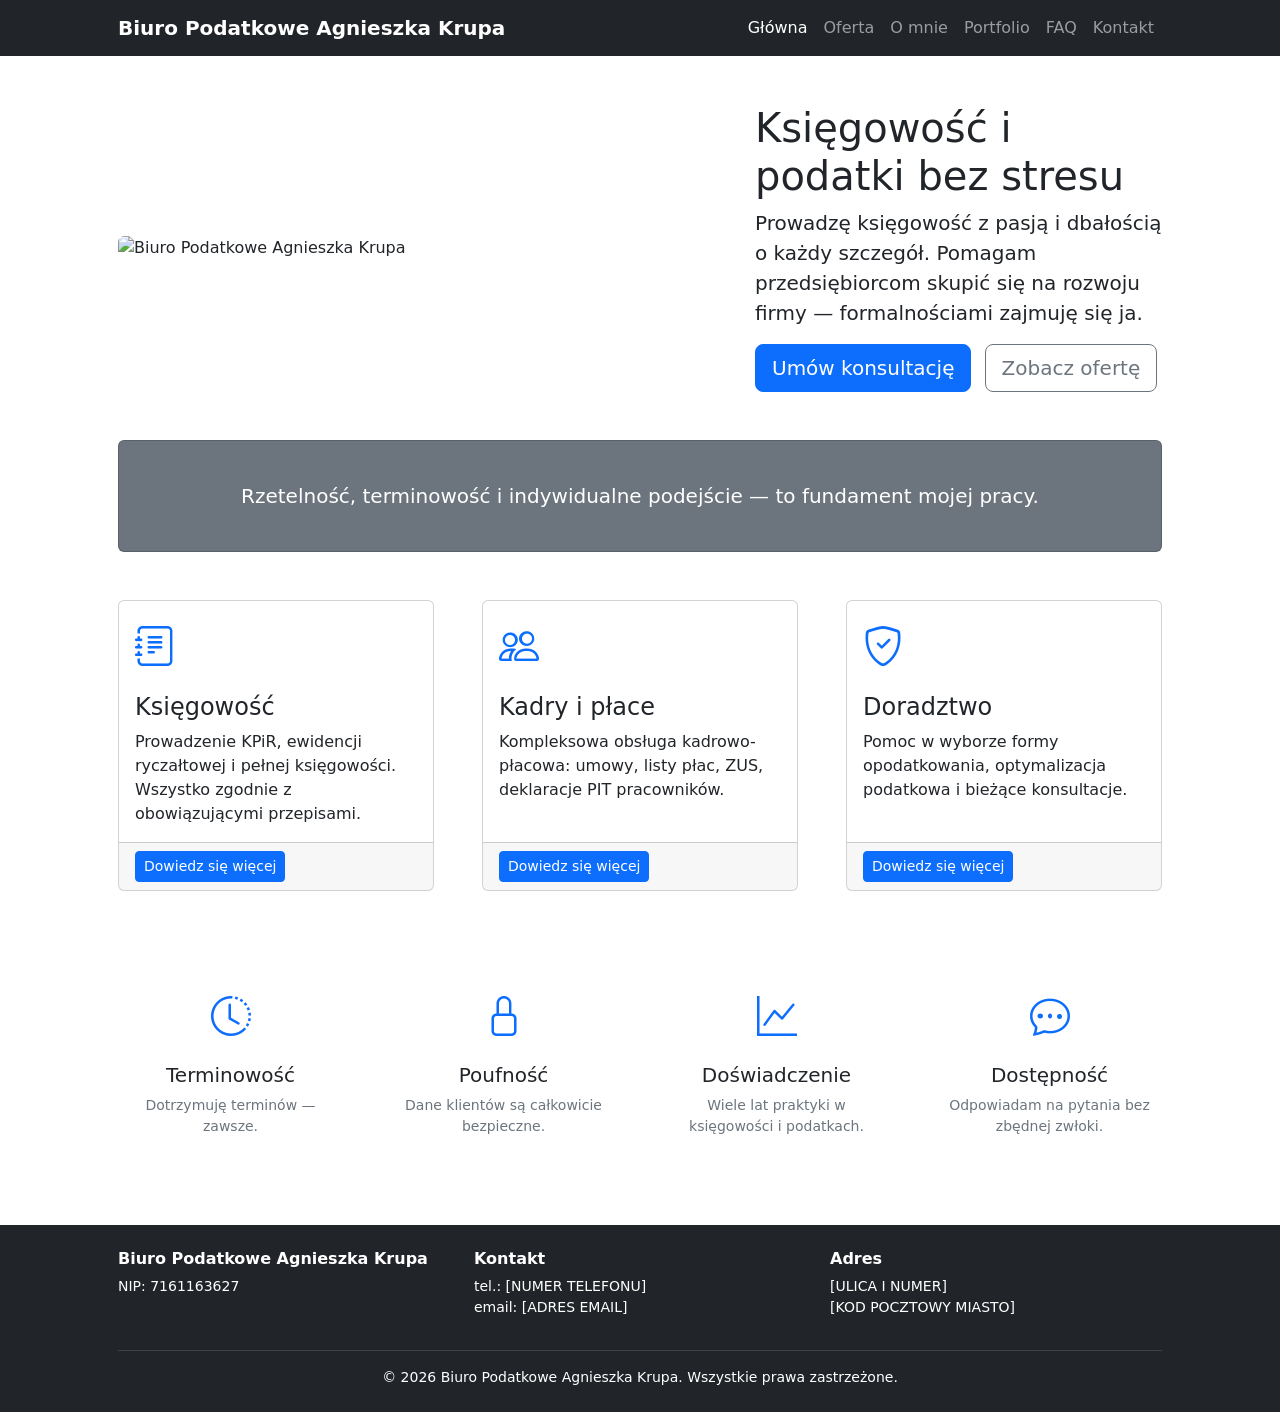
==== index.html @ 9b7bf34b "Initial commit" ====
<!DOCTYPE html>
<html lang="pl">
    <head>
        <meta charset="utf-8" />
        <meta name="viewport" content="width=device-width, initial-scale=1, shrink-to-fit=no" />
        <meta name="description" content="Biuro Podatkowe Agnieszka Krupa — profesjonalna obsługa księgowo-podatkowa dla firm i osób prywatnych." />
        <meta name="author" content="Biuro Podatkowe Agnieszka Krupa" />
        <title>Biuro Podatkowe Agnieszka Krupa — Główna</title>
        <link rel="icon" type="image/x-icon" href="assets/favicon.ico" />
        <link href="css/styles.css" rel="stylesheet" />
        <link rel="stylesheet" href="https://cdn.jsdelivr.net/npm/bootstrap-icons@1.11.3/font/bootstrap-icons.css" />
    </head>
    <body>
        <!-- Navbar -->
        <nav class="navbar navbar-expand-lg navbar-dark bg-dark">
            <div class="container px-5">
                <a class="navbar-brand fw-bold" href="index.html">Biuro Podatkowe Agnieszka Krupa</a>
                <button class="navbar-toggler" type="button" data-bs-toggle="collapse" data-bs-target="#navbarSupportedContent" aria-controls="navbarSupportedContent" aria-expanded="false" aria-label="Przełącz nawigację"><span class="navbar-toggler-icon"></span></button>
                <div class="collapse navbar-collapse" id="navbarSupportedContent">
                    <ul class="navbar-nav ms-auto mb-2 mb-lg-0">
                        <li class="nav-item"><a class="nav-link active" aria-current="page" href="index.html">Główna</a></li>
                        <li class="nav-item"><a class="nav-link" href="oferta.html">Oferta</a></li>
                        <li class="nav-item"><a class="nav-link" href="o-mnie.html">O mnie</a></li>
                        <li class="nav-item"><a class="nav-link" href="portfolio.html">Portfolio</a></li>
                        <li class="nav-item"><a class="nav-link" href="faq.html">FAQ</a></li>
                        <li class="nav-item"><a class="nav-link" href="kontakt.html">Kontakt</a></li>
                    </ul>
                </div>
            </div>
        </nav>

        <!-- Hero -->
        <div class="container px-4 px-lg-5">
            <div class="row gx-4 gx-lg-5 align-items-center my-5">
                <div class="col-lg-7"><img class="img-fluid rounded mb-4 mb-lg-0" src="https://dummyimage.com/900x450/0d6efd/ffffff&text=Biuro+Podatkowe" alt="Biuro Podatkowe Agnieszka Krupa" /></div>
                <div class="col-lg-5">
                    <h1 class="fw-light">Księgowość i podatki bez stresu</h1>
                    <p class="lead">Prowadzę księgowość z pasją i dbałością o każdy szczegół. Pomagam przedsiębiorcom skupić się na rozwoju firmy — formalnościami zajmuję się ja.</p>
                    <a class="btn btn-primary btn-lg" href="kontakt.html">Umów konsultację</a>
                    <a class="btn btn-outline-secondary btn-lg ms-2" href="oferta.html">Zobacz ofertę</a>
                </div>
            </div>

            <!-- CTA -->
            <div class="card text-white bg-secondary my-5 py-4 text-center">
                <div class="card-body"><p class="text-white m-0 lead">Rzetelność, terminowość i indywidualne podejście — to fundament mojej pracy.</p></div>
            </div>

            <!-- Services preview -->
            <div class="row gx-4 gx-lg-5">
                <div class="col-md-4 mb-5">
                    <div class="card h-100">
                        <div class="card-body">
                            <div class="mb-3"><i class="bi bi-journal-text fs-1 text-primary"></i></div>
                            <h2 class="card-title h4">Księgowość</h2>
                            <p class="card-text">Prowadzenie KPiR, ewidencji ryczałtowej i pełnej księgowości. Wszystko zgodnie z obowiązującymi przepisami.</p>
                        </div>
                        <div class="card-footer"><a class="btn btn-primary btn-sm" href="oferta.html">Dowiedz się więcej</a></div>
                    </div>
                </div>
                <div class="col-md-4 mb-5">
                    <div class="card h-100">
                        <div class="card-body">
                            <div class="mb-3"><i class="bi bi-people fs-1 text-primary"></i></div>
                            <h2 class="card-title h4">Kadry i płace</h2>
                            <p class="card-text">Kompleksowa obsługa kadrowo-płacowa: umowy, listy płac, ZUS, deklaracje PIT pracowników.</p>
                        </div>
                        <div class="card-footer"><a class="btn btn-primary btn-sm" href="oferta.html">Dowiedz się więcej</a></div>
                    </div>
                </div>
                <div class="col-md-4 mb-5">
                    <div class="card h-100">
                        <div class="card-body">
                            <div class="mb-3"><i class="bi bi-shield-check fs-1 text-primary"></i></div>
                            <h2 class="card-title h4">Doradztwo</h2>
                            <p class="card-text">Pomoc w wyborze formy opodatkowania, optymalizacja podatkowa i bieżące konsultacje.</p>
                        </div>
                        <div class="card-footer"><a class="btn btn-primary btn-sm" href="oferta.html">Dowiedz się więcej</a></div>
                    </div>
                </div>
            </div>

            <!-- Why us -->
            <div class="row gx-4 gx-lg-5 my-5 text-center">
                <div class="col-md-3 mb-4">
                    <i class="bi bi-clock-history fs-1 text-primary"></i>
                    <h5 class="mt-3">Terminowość</h5>
                    <p class="small text-muted">Dotrzymuję terminów — zawsze.</p>
                </div>
                <div class="col-md-3 mb-4">
                    <i class="bi bi-lock fs-1 text-primary"></i>
                    <h5 class="mt-3">Poufność</h5>
                    <p class="small text-muted">Dane klientów są całkowicie bezpieczne.</p>
                </div>
                <div class="col-md-3 mb-4">
                    <i class="bi bi-graph-up fs-1 text-primary"></i>
                    <h5 class="mt-3">Doświadczenie</h5>
                    <p class="small text-muted">Wiele lat praktyki w księgowości i podatkach.</p>
                </div>
                <div class="col-md-3 mb-4">
                    <i class="bi bi-chat-dots fs-1 text-primary"></i>
                    <h5 class="mt-3">Dostępność</h5>
                    <p class="small text-muted">Odpowiadam na pytania bez zbędnej zwłoki.</p>
                </div>
            </div>
        </div>

        <!-- Footer -->
        <footer class="py-4 bg-dark">
            <div class="container px-4 px-lg-5">
                <div class="row text-white">
                    <div class="col-md-4 mb-3">
                        <h6 class="fw-bold">Biuro Podatkowe Agnieszka Krupa</h6>
                        <p class="small mb-0">NIP: 7161163627</p>
                    </div>
                    <div class="col-md-4 mb-3">
                        <h6 class="fw-bold">Kontakt</h6>
                        <p class="small mb-0">tel.: [NUMER TELEFONU]<br/>email: [ADRES EMAIL]</p>
                    </div>
                    <div class="col-md-4 mb-3">
                        <h6 class="fw-bold">Adres</h6>
                        <p class="small mb-0">[ULICA I NUMER]<br/>[KOD POCZTOWY MIASTO]</p>
                    </div>
                </div>
                <hr class="text-white-50"/>
                <p class="m-0 text-center text-white small">&copy; 2026 Biuro Podatkowe Agnieszka Krupa. Wszystkie prawa zastrzeżone.</p>
            </div>
        </footer>

        <script src="https://cdn.jsdelivr.net/npm/bootstrap@5.2.3/dist/js/bootstrap.bundle.min.js"></script>
        <script src="js/scripts.js"></script>
    </body>
</html>
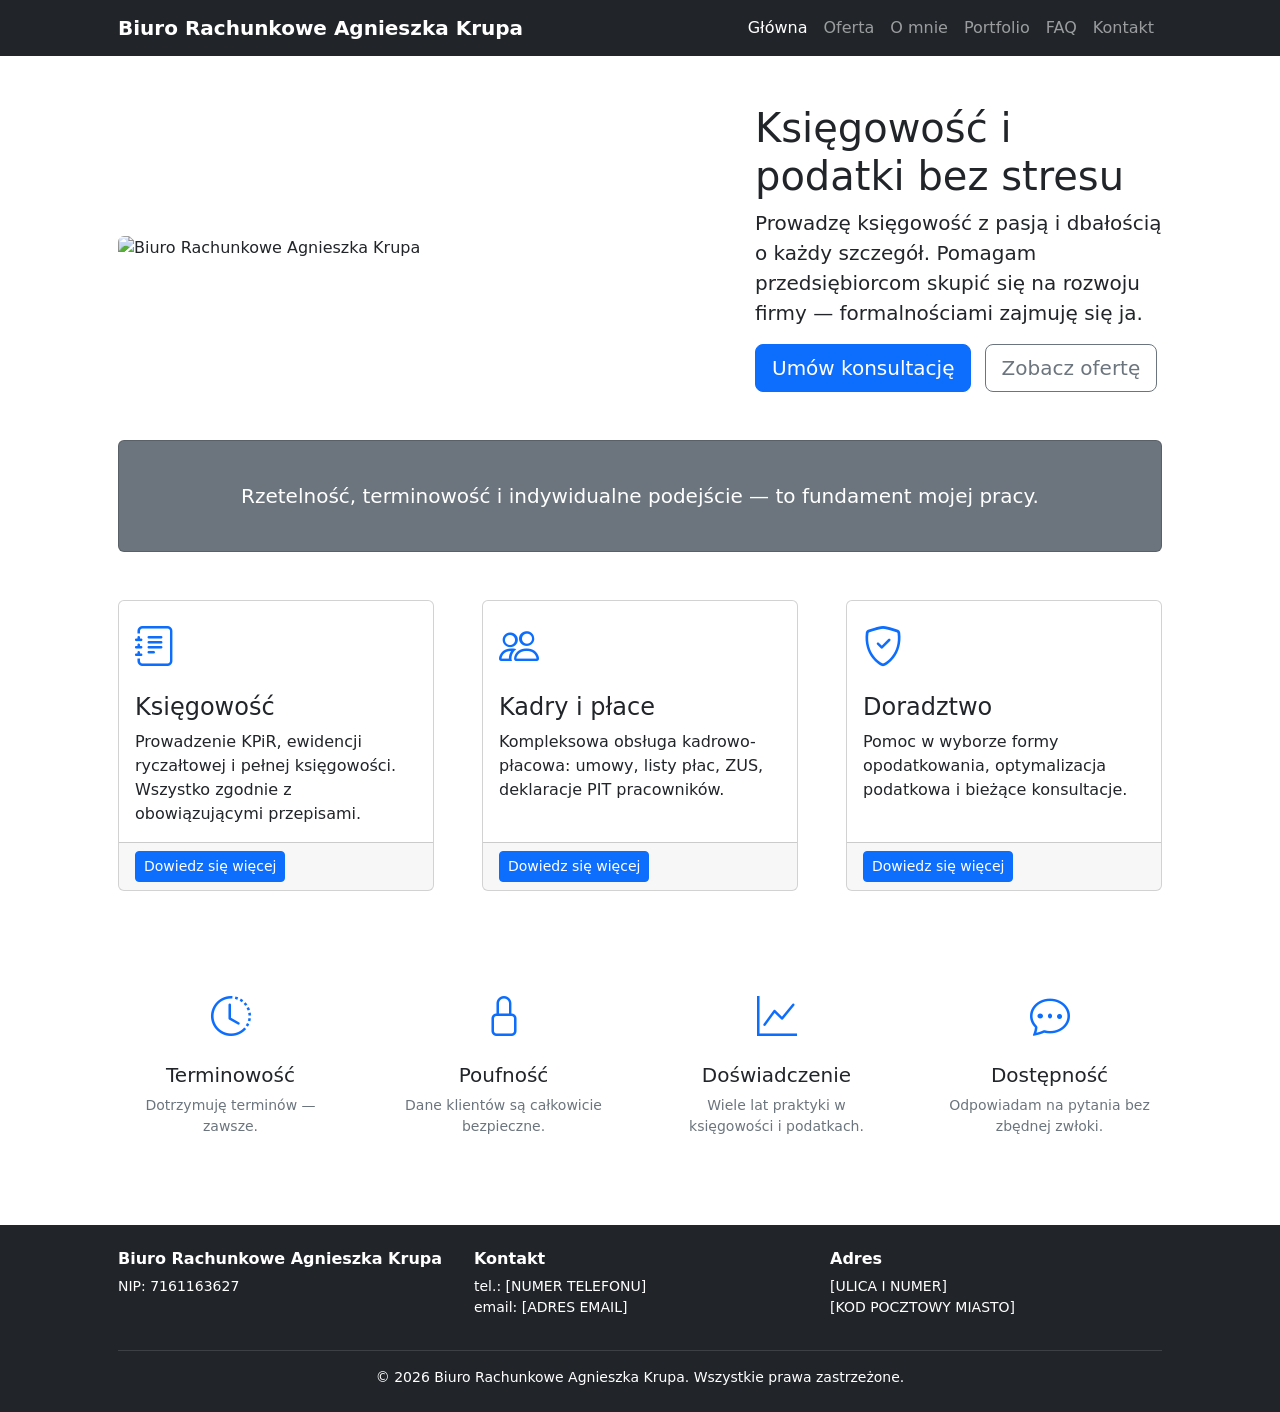
==== commit 43acba45: "Zmiana nazwy na Biuro Rachunkowe i dodanie stron portfolio, FAQ, kontakt" ====
--- a/index.html
+++ b/index.html
@@ -3,9 +3,9 @@
     <head>
         <meta charset="utf-8" />
         <meta name="viewport" content="width=device-width, initial-scale=1, shrink-to-fit=no" />
-        <meta name="description" content="Biuro Podatkowe Agnieszka Krupa — profesjonalna obsługa księgowo-podatkowa dla firm i osób prywatnych." />
-        <meta name="author" content="Biuro Podatkowe Agnieszka Krupa" />
-        <title>Biuro Podatkowe Agnieszka Krupa — Główna</title>
+        <meta name="description" content="Biuro Rachunkowe Agnieszka Krupa — profesjonalna obsługa księgowo-podatkowa dla firm i osób prywatnych." />
+        <meta name="author" content="Biuro Rachunkowe Agnieszka Krupa" />
+        <title>Biuro Rachunkowe Agnieszka Krupa — Główna</title>
         <link rel="icon" type="image/x-icon" href="assets/favicon.ico" />
         <link href="css/styles.css" rel="stylesheet" />
         <link rel="stylesheet" href="https://cdn.jsdelivr.net/npm/bootstrap-icons@1.11.3/font/bootstrap-icons.css" />
@@ -14,7 +14,7 @@
         <!-- Navbar -->
         <nav class="navbar navbar-expand-lg navbar-dark bg-dark">
             <div class="container px-5">
-                <a class="navbar-brand fw-bold" href="index.html">Biuro Podatkowe Agnieszka Krupa</a>
+                <a class="navbar-brand fw-bold" href="index.html">Biuro Rachunkowe Agnieszka Krupa</a>
                 <button class="navbar-toggler" type="button" data-bs-toggle="collapse" data-bs-target="#navbarSupportedContent" aria-controls="navbarSupportedContent" aria-expanded="false" aria-label="Przełącz nawigację"><span class="navbar-toggler-icon"></span></button>
                 <div class="collapse navbar-collapse" id="navbarSupportedContent">
                     <ul class="navbar-nav ms-auto mb-2 mb-lg-0">
@@ -32,7 +32,7 @@
         <!-- Hero -->
         <div class="container px-4 px-lg-5">
             <div class="row gx-4 gx-lg-5 align-items-center my-5">
-                <div class="col-lg-7"><img class="img-fluid rounded mb-4 mb-lg-0" src="https://dummyimage.com/900x450/0d6efd/ffffff&text=Biuro+Podatkowe" alt="Biuro Podatkowe Agnieszka Krupa" /></div>
+                <div class="col-lg-7"><img class="img-fluid rounded mb-4 mb-lg-0" src="https://dummyimage.com/900x450/0d6efd/ffffff&text=Biuro+Rachunkowe" alt="Biuro Rachunkowe Agnieszka Krupa" /></div>
                 <div class="col-lg-5">
                     <h1 class="fw-light">Księgowość i podatki bez stresu</h1>
                     <p class="lead">Prowadzę księgowość z pasją i dbałością o każdy szczegół. Pomagam przedsiębiorcom skupić się na rozwoju firmy — formalnościami zajmuję się ja.</p>
@@ -110,7 +110,7 @@
             <div class="container px-4 px-lg-5">
                 <div class="row text-white">
                     <div class="col-md-4 mb-3">
-                        <h6 class="fw-bold">Biuro Podatkowe Agnieszka Krupa</h6>
+                        <h6 class="fw-bold">Biuro Rachunkowe Agnieszka Krupa</h6>
                         <p class="small mb-0">NIP: 7161163627</p>
                     </div>
                     <div class="col-md-4 mb-3">
@@ -123,7 +123,7 @@
                     </div>
                 </div>
                 <hr class="text-white-50"/>
-                <p class="m-0 text-center text-white small">&copy; 2026 Biuro Podatkowe Agnieszka Krupa. Wszystkie prawa zastrzeżone.</p>
+                <p class="m-0 text-center text-white small">&copy; 2026 Biuro Rachunkowe Agnieszka Krupa. Wszystkie prawa zastrzeżone.</p>
             </div>
         </footer>
 
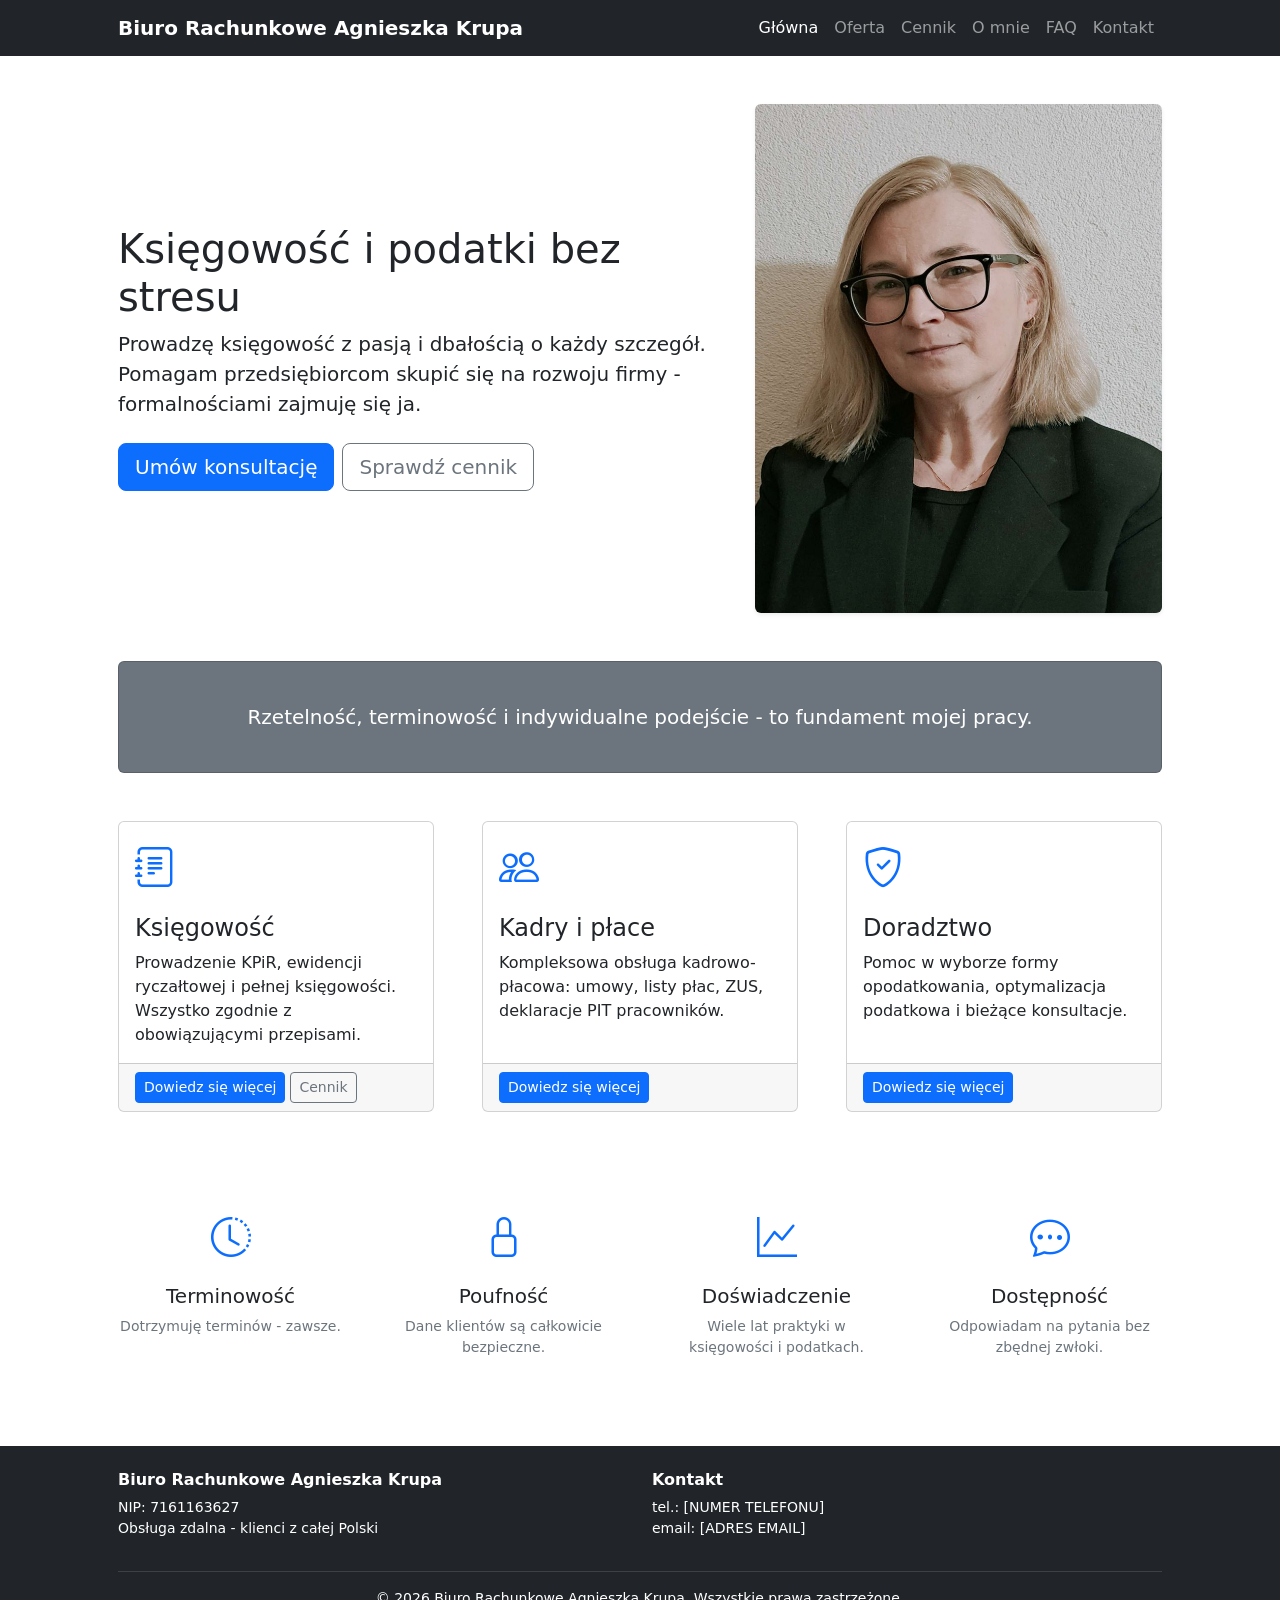
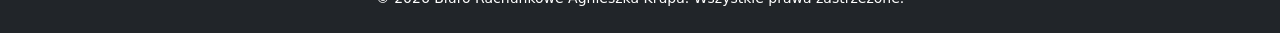
==== commit 83dd9767: "Cennik 2026, zdjęcia i uporządkowanie serwisu - nowa strona cennik.html z pełnym cennikiem: ryczałt/" ====
--- a/index.html
+++ b/index.html
@@ -3,11 +3,12 @@
     <head>
         <meta charset="utf-8" />
         <meta name="viewport" content="width=device-width, initial-scale=1, shrink-to-fit=no" />
-        <meta name="description" content="Biuro Rachunkowe Agnieszka Krupa — profesjonalna obsługa księgowo-podatkowa dla firm i osób prywatnych." />
+        <meta name="description" content="Biuro Rachunkowe Agnieszka Krupa - profesjonalna obsługa księgowo-podatkowa dla firm i osób prywatnych." />
         <meta name="author" content="Biuro Rachunkowe Agnieszka Krupa" />
-        <title>Biuro Rachunkowe Agnieszka Krupa — Główna</title>
+        <title>Biuro Rachunkowe Agnieszka Krupa - Główna</title>
         <link rel="icon" type="image/x-icon" href="assets/favicon.ico" />
         <link href="css/styles.css" rel="stylesheet" />
+        <link href="css/custom.css" rel="stylesheet" />
         <link rel="stylesheet" href="https://cdn.jsdelivr.net/npm/bootstrap-icons@1.11.3/font/bootstrap-icons.css" />
     </head>
     <body>
@@ -20,8 +21,8 @@
                     <ul class="navbar-nav ms-auto mb-2 mb-lg-0">
                         <li class="nav-item"><a class="nav-link active" aria-current="page" href="index.html">Główna</a></li>
                         <li class="nav-item"><a class="nav-link" href="oferta.html">Oferta</a></li>
+                        <li class="nav-item"><a class="nav-link" href="cennik.html">Cennik</a></li>
                         <li class="nav-item"><a class="nav-link" href="o-mnie.html">O mnie</a></li>
-                        <li class="nav-item"><a class="nav-link" href="portfolio.html">Portfolio</a></li>
                         <li class="nav-item"><a class="nav-link" href="faq.html">FAQ</a></li>
                         <li class="nav-item"><a class="nav-link" href="kontakt.html">Kontakt</a></li>
                     </ul>
@@ -32,18 +33,22 @@
         <!-- Hero -->
         <div class="container px-4 px-lg-5">
             <div class="row gx-4 gx-lg-5 align-items-center my-5">
-                <div class="col-lg-7"><img class="img-fluid rounded mb-4 mb-lg-0" src="https://dummyimage.com/900x450/0d6efd/ffffff&text=Biuro+Rachunkowe" alt="Biuro Rachunkowe Agnieszka Krupa" /></div>
-                <div class="col-lg-5">
+                <div class="col-lg-7 order-lg-1">
                     <h1 class="fw-light">Księgowość i podatki bez stresu</h1>
-                    <p class="lead">Prowadzę księgowość z pasją i dbałością o każdy szczegół. Pomagam przedsiębiorcom skupić się na rozwoju firmy — formalnościami zajmuję się ja.</p>
-                    <a class="btn btn-primary btn-lg" href="kontakt.html">Umów konsultację</a>
-                    <a class="btn btn-outline-secondary btn-lg ms-2" href="oferta.html">Zobacz ofertę</a>
+                    <p class="lead">Prowadzę księgowość z pasją i dbałością o każdy szczegół. Pomagam przedsiębiorcom skupić się na rozwoju firmy - formalnościami zajmuję się ja.</p>
+                    <div class="d-flex flex-wrap gap-2 mt-4">
+                        <a class="btn btn-primary btn-lg" href="kontakt.html">Umów konsultację</a>
+                        <a class="btn btn-outline-secondary btn-lg" href="cennik.html">Sprawdź cennik</a>
+                    </div>
+                </div>
+                <div class="col-lg-5 order-lg-2 mt-4 mt-lg-0">
+                    <img class="img-fluid rounded shadow-sm portrait portrait-hero" src="assets/agnieszka-krupa.jpg" width="800" height="1000" alt="Agnieszka Krupa - właścicielka biura rachunkowego" />
                 </div>
             </div>
 
             <!-- CTA -->
             <div class="card text-white bg-secondary my-5 py-4 text-center">
-                <div class="card-body"><p class="text-white m-0 lead">Rzetelność, terminowość i indywidualne podejście — to fundament mojej pracy.</p></div>
+                <div class="card-body"><p class="text-white m-0 lead">Rzetelność, terminowość i indywidualne podejście - to fundament mojej pracy.</p></div>
             </div>
 
             <!-- Services preview -->
@@ -55,7 +60,7 @@
                             <h2 class="card-title h4">Księgowość</h2>
                             <p class="card-text">Prowadzenie KPiR, ewidencji ryczałtowej i pełnej księgowości. Wszystko zgodnie z obowiązującymi przepisami.</p>
                         </div>
-                        <div class="card-footer"><a class="btn btn-primary btn-sm" href="oferta.html">Dowiedz się więcej</a></div>
+                        <div class="card-footer"><a class="btn btn-primary btn-sm" href="oferta.html">Dowiedz się więcej</a> <a class="btn btn-outline-secondary btn-sm" href="cennik.html">Cennik</a></div>
                     </div>
                 </div>
                 <div class="col-md-4 mb-5">
@@ -85,7 +90,7 @@
                 <div class="col-md-3 mb-4">
                     <i class="bi bi-clock-history fs-1 text-primary"></i>
                     <h5 class="mt-3">Terminowość</h5>
-                    <p class="small text-muted">Dotrzymuję terminów — zawsze.</p>
+                    <p class="small text-muted">Dotrzymuję terminów - zawsze.</p>
                 </div>
                 <div class="col-md-3 mb-4">
                     <i class="bi bi-lock fs-1 text-primary"></i>
@@ -109,17 +114,14 @@
         <footer class="py-4 bg-dark">
             <div class="container px-4 px-lg-5">
                 <div class="row text-white">
-                    <div class="col-md-4 mb-3">
+                    <div class="col-md-6 mb-3">
                         <h6 class="fw-bold">Biuro Rachunkowe Agnieszka Krupa</h6>
                         <p class="small mb-0">NIP: 7161163627</p>
+                        <p class="small mb-0">Obsługa zdalna - klienci z całej Polski</p>
                     </div>
-                    <div class="col-md-4 mb-3">
+                    <div class="col-md-6 mb-3">
                         <h6 class="fw-bold">Kontakt</h6>
                         <p class="small mb-0">tel.: [NUMER TELEFONU]<br/>email: [ADRES EMAIL]</p>
-                    </div>
-                    <div class="col-md-4 mb-3">
-                        <h6 class="fw-bold">Adres</h6>
-                        <p class="small mb-0">[ULICA I NUMER]<br/>[KOD POCZTOWY MIASTO]</p>
                     </div>
                 </div>
                 <hr class="text-white-50"/>
--- a/css/custom.css
+++ b/css/custom.css
@@ -0,0 +1,40 @@
+/* Biuro Rachunkowe Agnieszka Krupa - drobne uzupełnienia ponad Bootstrapa */
+
+html {
+    scroll-behavior: smooth;
+}
+
+/* Portrety */
+.portrait {
+    object-fit: cover;
+    object-position: center top;
+    width: 100%;
+}
+
+.portrait-hero {
+    max-height: 520px;
+}
+
+/* Nagłówki tabel w cenniku - równe wyrównanie wielowierszowych etykiet */
+.table > thead th {
+    vertical-align: bottom;
+}
+
+/* Kotwice sekcji nie chowają się pod nawigacją */
+[id] {
+    scroll-margin-top: 1.5rem;
+}
+
+/* Karty-skróty na stronie cennika */
+a .card {
+    transition: transform 0.15s ease, box-shadow 0.15s ease;
+}
+
+a .card:hover {
+    transform: translateY(-2px);
+    box-shadow: 0 0.5rem 1rem rgba(0, 0, 0, 0.1);
+}
+
+a .card h6 {
+    color: var(--bs-body-color);
+}
